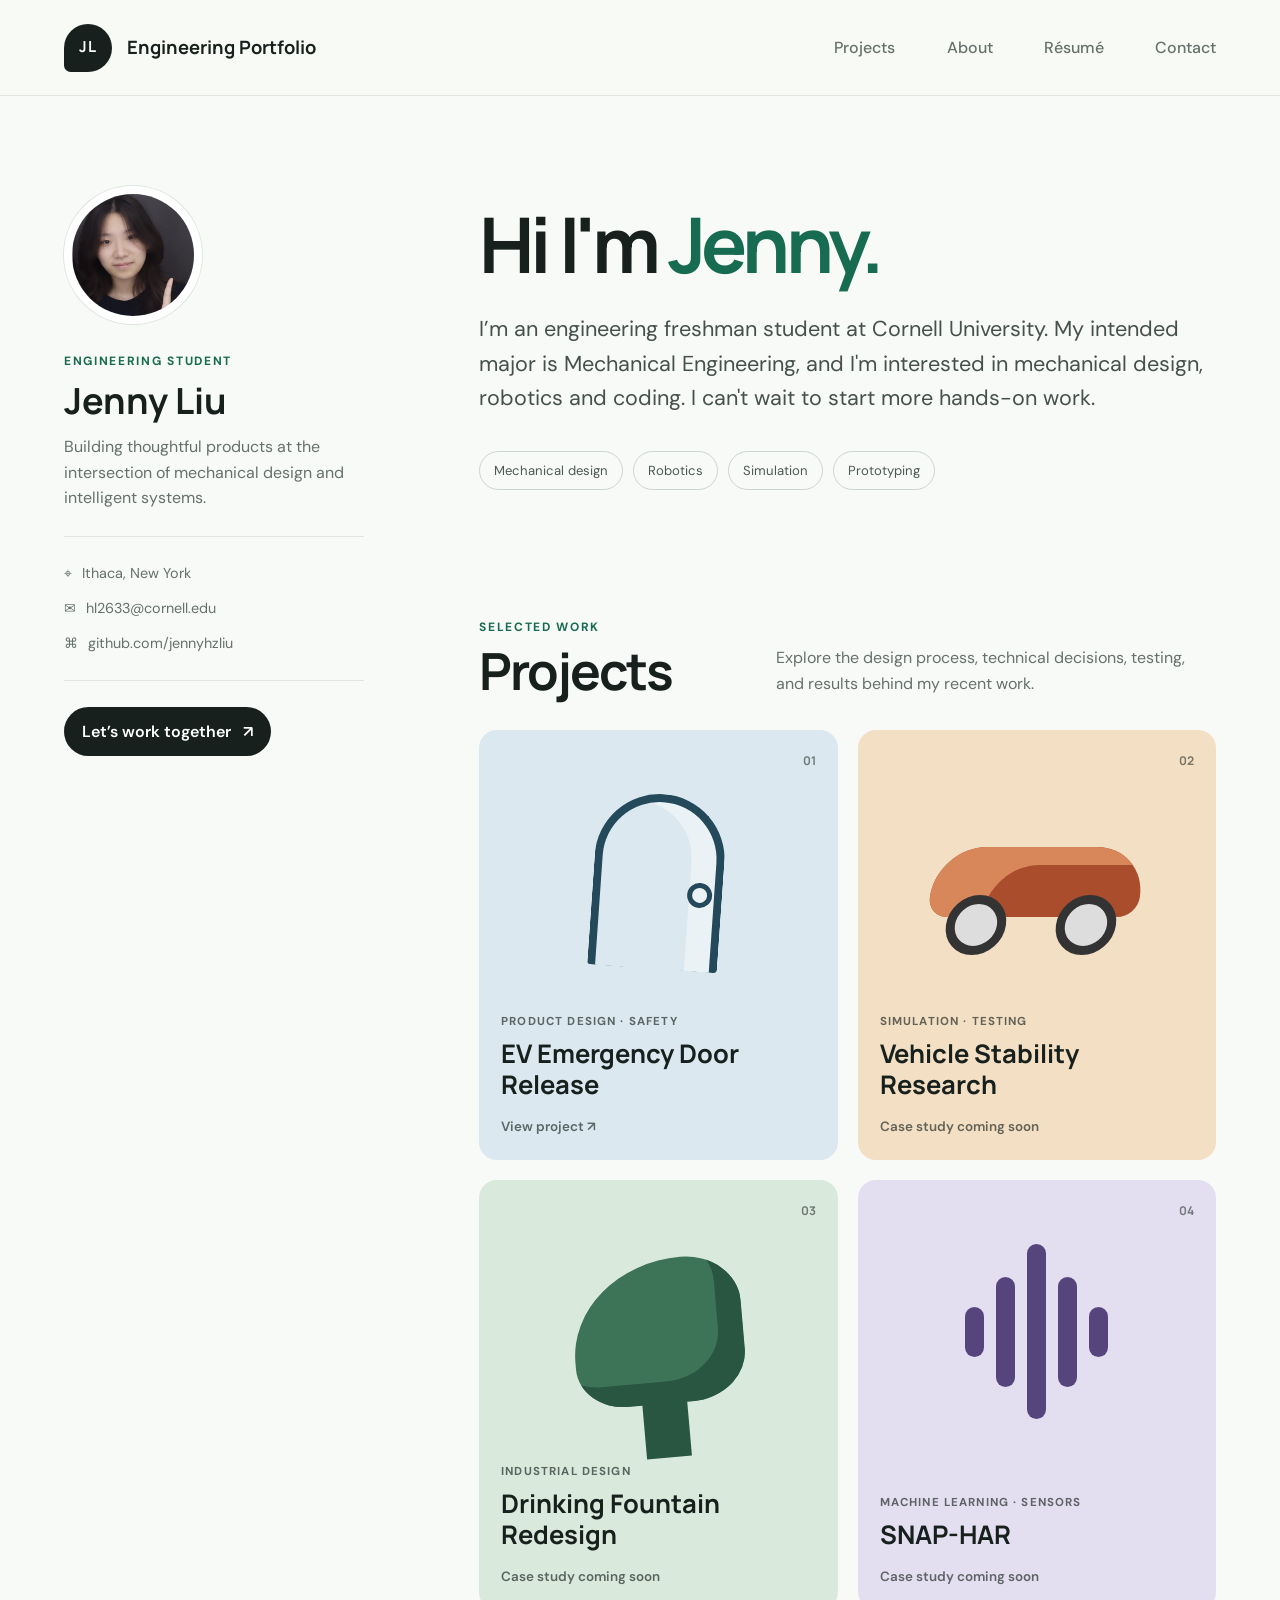
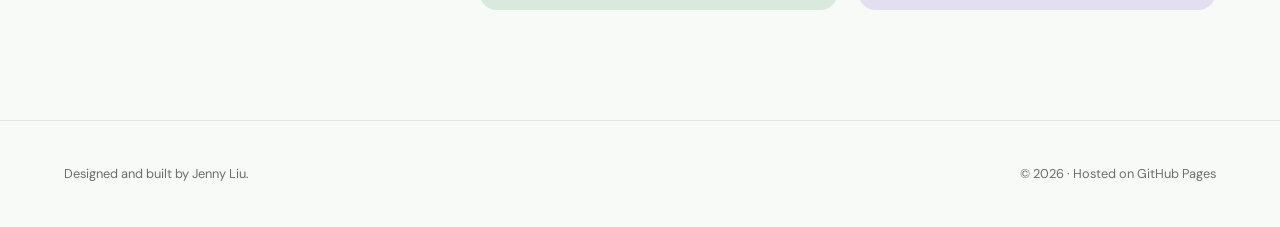
==== index.html @ 010d35c2 "Update index.html" ====
<!doctype html>
<html lang="en">
  <head>
    <meta charset="utf-8">
    <meta name="viewport" content="width=device-width, initial-scale=1">
    <meta name="description" content="Jenny Liu's engineering portfolio: selected design, robotics, and research projects.">
    <title>Jenny Liu | Engineering Portfolio</title>
    <link rel="preconnect" href="https://fonts.googleapis.com">
    <link rel="preconnect" href="https://fonts.gstatic.com" crossorigin>
    <link href="https://fonts.googleapis.com/css2?family=DM+Sans:wght@400;500;600;700&amp;family=Manrope:wght@600;700&amp;display=swap" rel="stylesheet">
    <link rel="stylesheet" href="style.css">
  </head>
  <body>
    <header class="topbar">
      <a class="brand" href="#top" aria-label="Jenny Liu portfolio home">
        <span class="brand-mark" aria-hidden="true">JL</span>
        <span>Engineering Portfolio</span>
      </a>

      <nav class="nav-links" aria-label="Main navigation">
        <a href="#projects">Projects</a>
        <a href="#about">About</a>
        <a href="Toronto%20Science%20Fair%20Project.pdf" target="_blank" rel="noreferrer">Résumé</a>
        <a href="#contact">Contact</a>
      </nav>
    </header>

    <main id="top" class="page">
      <aside class="profile" aria-label="Profile">
        <div class="profile-photo">
          <img src="img/profile.png" alt="Jenny Liu">
        </div>
        <p class="eyebrow">Engineering student</p>
        <h1>Jenny Liu</h1>
        <p class="profile-role">Building thoughtful products at the intersection of mechanical design and intelligent systems.</p>

        <div id="contact" class="profile-info">
          <p><span aria-hidden="true">⌖</span> Ithaca, New York</p>
          <a href="mailto:hl2633@cornell.edu"><span aria-hidden="true">✉</span> hl2633@cornell.edu</a>
          <a href="https://github.com/jennyhzliu" target="_blank" rel="noreferrer"><span aria-hidden="true">⌘</span> github.com/jennyhzliu</a>
        </div>

        <a class="profile-cta" href="mailto:hl2633@cornell.edu">Let’s work together <span aria-hidden="true">↗</span></a>
      </aside>

      <div class="content">
        <section id="about" class="intro">
          <class="section-label">
          <h2>Hi I'm <em>Jenny.</em></h2>
          <p class="intro-copy">I’m an engineering freshman student at Cornell University. My intended major is Mechanical Engineering, and I'm interested in mechanical design, robotics and coding. I can't wait to start more hands-on work. </p>
          <div class="skill-list" aria-label="Areas of expertise">
            <span>Mechanical design</span><span>Robotics</span><span>Simulation</span><span>Prototyping</span>
          </div>
        </section>

        <section id="projects" class="projects">
          <div class="section-heading">
            <div>
              <p class="section-label">Selected work</p>
              <h2>Projects</h2>
            </div>
            <p>Explore the design process, technical decisions, testing, and results behind my recent work.</p>
          </div>

          <div class="project-grid">
            <a class="project-card project-card--blue" href="projects/ev-door.html">
              <span class="project-number">01</span>
              <div class="project-art" aria-hidden="true"><span class="door"></span></div>
              <div class="project-copy"><p>Product design · Safety</p><h3>EV Emergency Door Release</h3><span>View project ↗</span></div>
            </a>
            <article class="project-card project-card--orange">
              <span class="project-number">02</span>
              <div class="project-art" aria-hidden="true"><span class="vehicle"></span></div>
              <div class="project-copy"><p>Simulation · Testing</p><h3>Vehicle Stability Research</h3><span>Case study coming soon</span></div>
            </article>
            <article class="project-card project-card--green">
              <span class="project-number">03</span>
              <div class="project-art" aria-hidden="true"><span class="fountain"></span></div>
              <div class="project-copy"><p>Industrial design</p><h3>Drinking Fountain Redesign</h3><span>Case study coming soon</span></div>
            </article>
            <article class="project-card project-card--violet">
              <span class="project-number">04</span>
              <div class="project-art project-art--signal" aria-hidden="true"><i></i><i></i><i></i><i></i><i></i></div>
              <div class="project-copy"><p>Machine learning · Sensors</p><h3>SNAP-HAR</h3><span>Case study coming soon</span></div>
            </article>
          </div>
        </section>
      </div>
    </main>

    <footer><p>Designed and built by Jenny Liu.</p><p>© 2026 · Hosted on GitHub Pages</p></footer>
  </body>
</html>
---- style.css ----
:root {
  --ink: #17201d;
  --muted: #66706c;
  --paper: #f8faf7;
  --line: #dfe5df;
  --accent: #176b50;
  --serif: "Manrope", sans-serif;
}

* { box-sizing: border-box; }
html { scroll-behavior: smooth; }
body { margin: 0; color: var(--ink); background: var(--paper); font-family: "DM Sans", sans-serif; line-height: 1.6; }
a { color: inherit; text-decoration: none; }
a:focus-visible { outline: 3px solid #e9a23b; outline-offset: 4px; }

.topbar { min-height: 96px; padding: 0 clamp(24px, 5vw, 76px); border-bottom: 1px solid var(--line); display: flex; align-items: center; justify-content: space-between; gap: 32px; background: rgba(248,250,247,.94); }
.brand { display: flex; align-items: center; gap: 15px; font-family: var(--serif); font-size: 1.15rem; font-weight: 700; }
.brand-mark { width: 48px; height: 48px; display: grid; place-items: center; color: #fff; background: var(--ink); border-radius: 50% 50% 50% 14%; font-size: .95rem; letter-spacing: .04em; }
.nav-links { display: flex; align-items: center; gap: clamp(22px, 4vw, 54px); color: var(--muted); font-weight: 500; }
.nav-links a { padding: 10px 0; transition: color .2s ease; }
.nav-links a:hover { color: var(--accent); }

.page { width: min(1440px, 100%); margin: auto; padding: clamp(50px, 7vw, 100px) clamp(24px, 5vw, 76px) 110px; display: grid; grid-template-columns: minmax(230px, 300px) minmax(0, 1fr); gap: clamp(55px, 9vw, 140px); }
.profile { position: sticky; top: 36px; align-self: start; }
.profile-photo { width: 138px; aspect-ratio: 1; margin-bottom: 28px; overflow: hidden; border: 8px solid #fff; border-radius: 50%; background-color: #dbe8e1; box-shadow: 0 0 0 1px var(--line); }
.profile-photo img { width: 100%; height: 100%; display: block; object-fit: cover; object-position: center; }
.eyebrow, .section-label { margin: 0 0 8px; color: var(--accent); font-size: .75rem; font-weight: 700; letter-spacing: .14em; text-transform: uppercase; }
.profile h1 { margin: 0 0 12px; font: 700 clamp(1.8rem, 3vw, 2.25rem)/1.2 var(--serif); }
.profile-role { margin: 0; color: var(--muted); font-size: 1rem; }
.profile-info { padding: 25px 0; margin-top: 25px; border-top: 1px solid var(--line); border-bottom: 1px solid var(--line); display: grid; gap: 12px; color: var(--muted); font-size: .9rem; }
.profile-info p, .profile-info a { margin: 0; display: flex; align-items: center; gap: 10px; }
.profile-info a:hover { color: var(--accent); }
.profile-cta { display: inline-flex; gap: 12px; align-items: center; margin-top: 26px; padding: 12px 18px; border-radius: 99px; background: var(--ink); color: #fff; font-weight: 600; transition: transform .2s, background .2s; }
.profile-cta:hover { background: var(--accent); transform: translateY(-2px); }

.content { min-width: 0; }
.intro { max-width: 920px; padding: 18px 0 clamp(75px, 10vw, 135px); }
.intro h2 { max-width: 850px; margin: 0 0 28px; font: 700 clamp(2.8rem, 6vw, 5.6rem)/1.05 var(--serif); letter-spacing: -.055em; }
.intro h2 em { color: var(--accent); font-style: normal; }
.intro-copy { max-width: 760px; margin: 0; color: #46504c; font-size: clamp(1.08rem, 2vw, 1.35rem); }
.skill-list { display: flex; flex-wrap: wrap; gap: 10px; margin-top: 35px; }
.skill-list span { padding: 8px 14px; border: 1px solid #cbd5ce; border-radius: 99px; color: #4d5954; font-size: .82rem; }

.projects { scroll-margin-top: 30px; }
.section-heading { margin-bottom: 34px; display: flex; align-items: end; justify-content: space-between; gap: 50px; }
.section-heading h2 { margin: 0; font: 700 clamp(2.2rem, 4vw, 3.8rem)/1 var(--serif); letter-spacing: -.04em; }
.section-heading > p { max-width: 440px; margin: 0; color: var(--muted); }
.project-grid { display: grid; grid-template-columns: repeat(2, minmax(0, 1fr)); gap: 20px; }
.project-card { min-height: 430px; padding: 22px; border-radius: 18px; display: flex; flex-direction: column; overflow: hidden; position: relative; isolation: isolate; transition: transform .25s ease, box-shadow .25s ease; }
a.project-card:hover { transform: translateY(-7px); box-shadow: 0 18px 45px rgba(25, 45, 37, .13); }
.project-card--blue { background: #dbe8f0; }
.project-card--orange { background: #f3dfc3; }
.project-card--green { background: #d9e9dc; }
.project-card--violet { background: #e4dff0; }
.project-number { align-self: flex-end; font: 700 .75rem var(--serif); opacity: .55; }
.project-art { height: 225px; display: grid; place-items: center; position: relative; }
.door { width: 130px; height: 175px; border: 8px solid #24495b; border-bottom: 0; border-radius: 70px 70px 4px 4px; box-shadow: inset -25px 0 rgba(255,255,255,.4); transform: rotate(4deg); }
.door::after { content: ""; position: absolute; width: 15px; height: 15px; margin: 78px 0 0 87px; border: 5px solid #24495b; border-radius: 50%; }
.vehicle { width: 210px; height: 70px; border-radius: 50px 50px 20px 20px; background: #a94d2d; box-shadow: inset 55px 18px #d78759; transform: skewX(-8deg); }
.vehicle::before, .vehicle::after { content: ""; position: absolute; width: 42px; height: 42px; top: 48px; border: 9px solid #333; border-radius: 50%; background: #ddd; }
.vehicle::before { left: 20px; }.vehicle::after { right: 20px; }
.fountain { width: 170px; height: 145px; border-radius: 70% 35% 35% 30%; background: #3d7458; box-shadow: inset -25px -22px #285641; transform: rotate(-5deg); }
.fountain::after { content: ""; position: absolute; width: 45px; height: 75px; margin: 124px 0 0 63px; background: #285641; }
.project-art--signal { display: flex; align-items: center; justify-content: center; gap: 12px; }
.project-art--signal i { width: 19px; border-radius: 20px; background: #55457c; }
.project-art--signal i:nth-child(1), .project-art--signal i:nth-child(5) { height: 50px; }.project-art--signal i:nth-child(2), .project-art--signal i:nth-child(4) { height: 110px; }.project-art--signal i:nth-child(3) { height: 175px; }
.project-copy { margin-top: auto; }
.project-copy p { margin: 0 0 8px; font-size: .72rem; font-weight: 700; letter-spacing: .1em; text-transform: uppercase; opacity: .65; }
.project-copy h3 { margin: 0 0 12px; font: 700 clamp(1.35rem, 2vw, 1.7rem)/1.2 var(--serif); }
.project-copy span { font-size: .84rem; font-weight: 600; opacity: .65; }

footer { padding: 30px clamp(24px, 5vw, 76px); border-top: 1px solid var(--line); display: flex; justify-content: space-between; color: var(--muted); font-size: .8rem; }

@media (max-width: 850px) {
  .topbar { padding-block: 18px; align-items: flex-start; }
  .brand span:last-child { display: none; }
  .nav-links { gap: 18px; font-size: .88rem; flex-wrap: wrap; justify-content: flex-end; }
  .page { grid-template-columns: 1fr; gap: 75px; }
  .profile { position: static; display: grid; grid-template-columns: auto 1fr; column-gap: 26px; }
  .profile-photo { grid-row: 1 / 4; width: 110px; margin: 0; }
  .profile-info, .profile-cta { grid-column: 1 / -1; }
  .intro { padding-top: 0; }
}
@media (max-width: 620px) {
  .nav-links a:nth-child(3) { display: none; }
  .page { padding-top: 44px; }
  .profile { display: block; }
  .profile-photo { margin-bottom: 24px; }
  .intro h2 { font-size: clamp(2.5rem, 13vw, 4rem); }
  .section-heading { display: block; }
  .section-heading > p { margin-top: 18px; }
  .project-grid { grid-template-columns: 1fr; }
  .project-card { min-height: 390px; }
  footer { display: block; }
  footer p { margin: 5px 0; }
}
@media (prefers-reduced-motion: reduce) { html { scroll-behavior: auto; } *, *::before, *::after { transition: none !important; } }
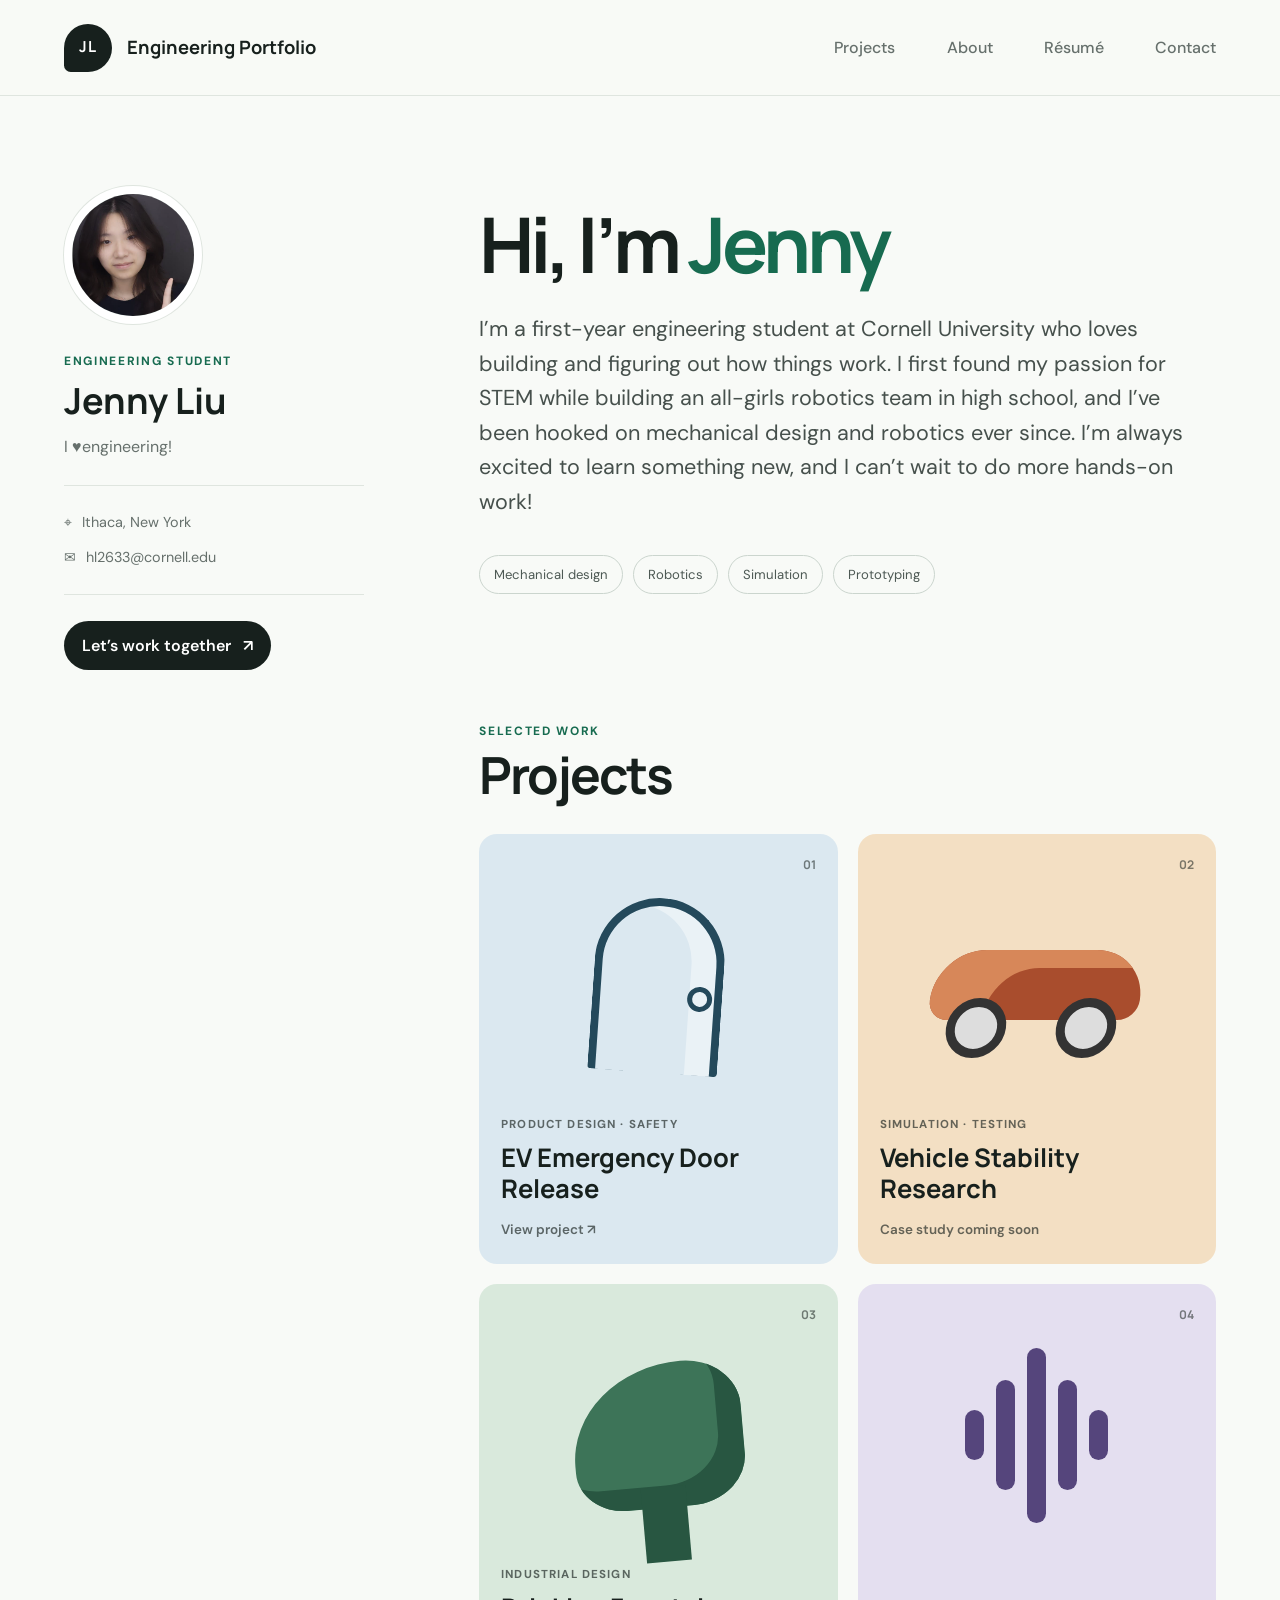
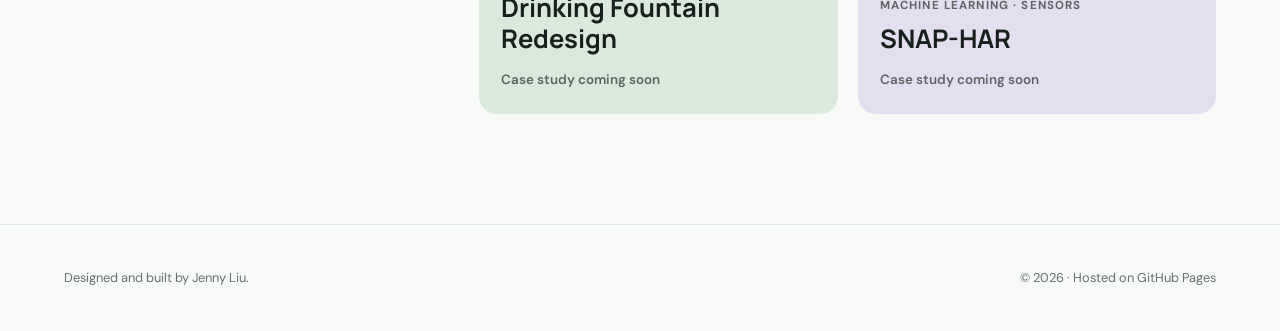
==== commit 71d23998: "Update portfolio introduction copy" ====
--- a/index.html
+++ b/index.html
@@ -32,12 +32,11 @@
         </div>
         <p class="eyebrow">Engineering student</p>
         <h1>Jenny Liu</h1>
-        <p class="profile-role">Building thoughtful products at the intersection of mechanical design and intelligent systems.</p>
+        <p class="profile-role">I ♥️engineering!</p>
 
         <div id="contact" class="profile-info">
           <p><span aria-hidden="true">⌖</span> Ithaca, New York</p>
           <a href="mailto:hl2633@cornell.edu"><span aria-hidden="true">✉</span> hl2633@cornell.edu</a>
-          <a href="https://github.com/jennyhzliu" target="_blank" rel="noreferrer"><span aria-hidden="true">⌘</span> github.com/jennyhzliu</a>
         </div>
 
         <a class="profile-cta" href="mailto:hl2633@cornell.edu">Let’s work together <span aria-hidden="true">↗</span></a>
@@ -45,9 +44,8 @@
 
       <div class="content">
         <section id="about" class="intro">
-          <class="section-label">
-          <h2>Hi I'm <em>Jenny.</em></h2>
-          <p class="intro-copy">I’m an engineering freshman student at Cornell University. My intended major is Mechanical Engineering, and I'm interested in mechanical design, robotics and coding. I can't wait to start more hands-on work. </p>
+          <h2>Hi, I’m <em>Jenny</em></h2>
+          <p class="intro-copy">I’m a first-year engineering student at Cornell University who loves building and figuring out how things work. I first found my passion for STEM while building an all-girls robotics team in high school, and I’ve been hooked on mechanical design and robotics ever since. I’m always excited to learn something new, and I can’t wait to do more hands-on work!</p>
           <div class="skill-list" aria-label="Areas of expertise">
             <span>Mechanical design</span><span>Robotics</span><span>Simulation</span><span>Prototyping</span>
           </div>
@@ -59,7 +57,6 @@
               <p class="section-label">Selected work</p>
               <h2>Projects</h2>
             </div>
-            <p>Explore the design process, technical decisions, testing, and results behind my recent work.</p>
           </div>
 
           <div class="project-grid">
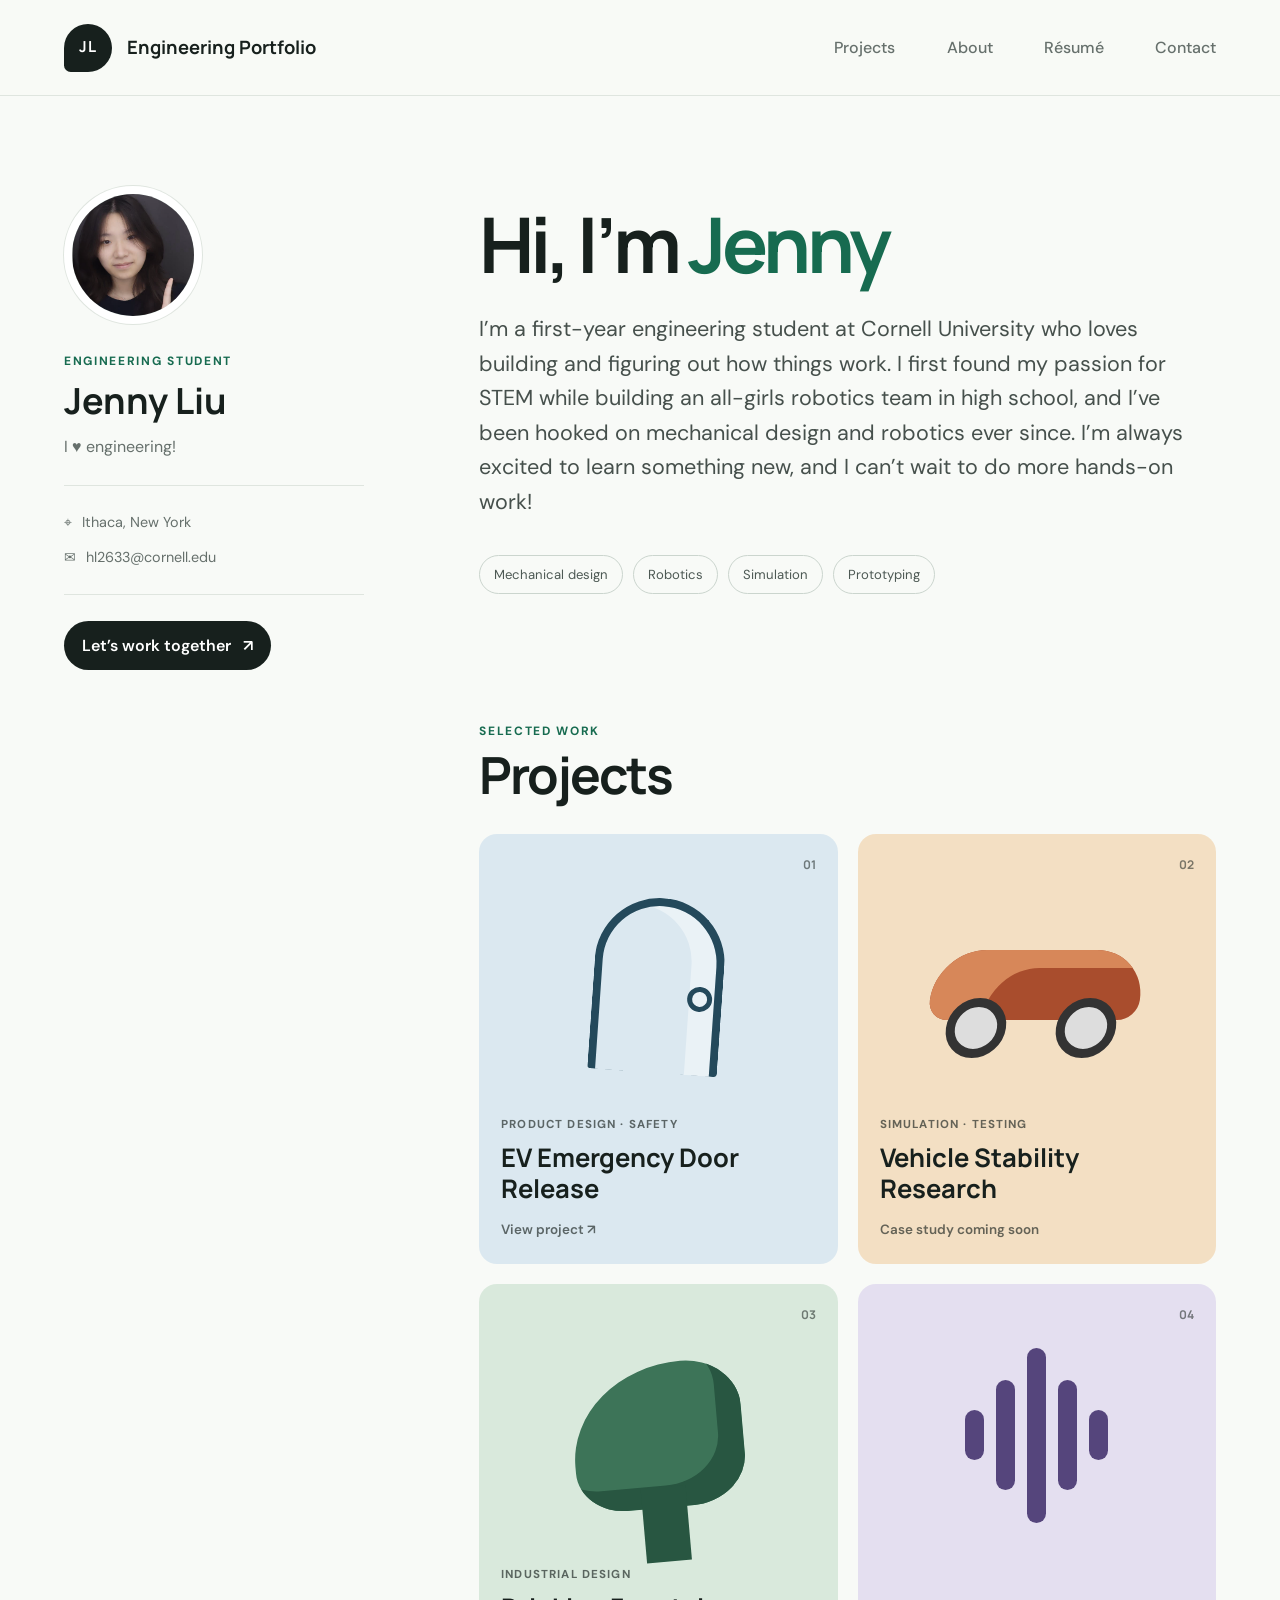
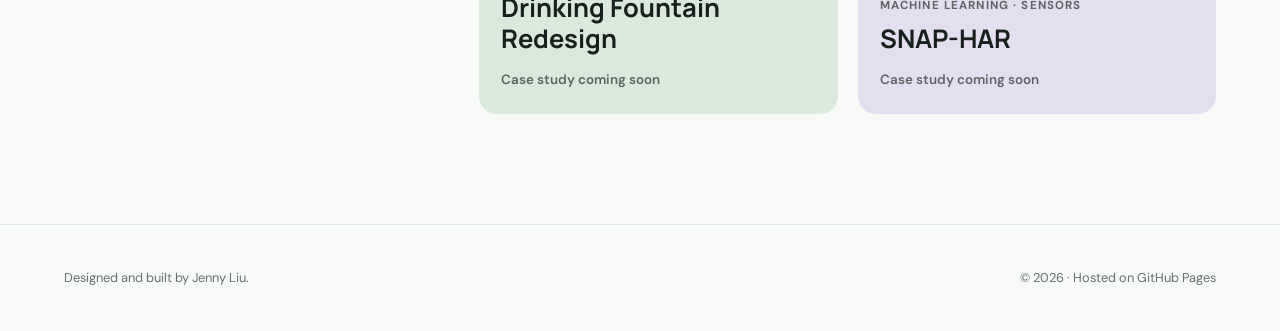
==== commit 4d0577bb: "Update index.html" ====
--- a/index.html
+++ b/index.html
@@ -32,7 +32,7 @@
         </div>
         <p class="eyebrow">Engineering student</p>
         <h1>Jenny Liu</h1>
-        <p class="profile-role">I ♥️engineering!</p>
+        <p class="profile-role">I ♥️ engineering!</p>
 
         <div id="contact" class="profile-info">
           <p><span aria-hidden="true">⌖</span> Ithaca, New York</p>
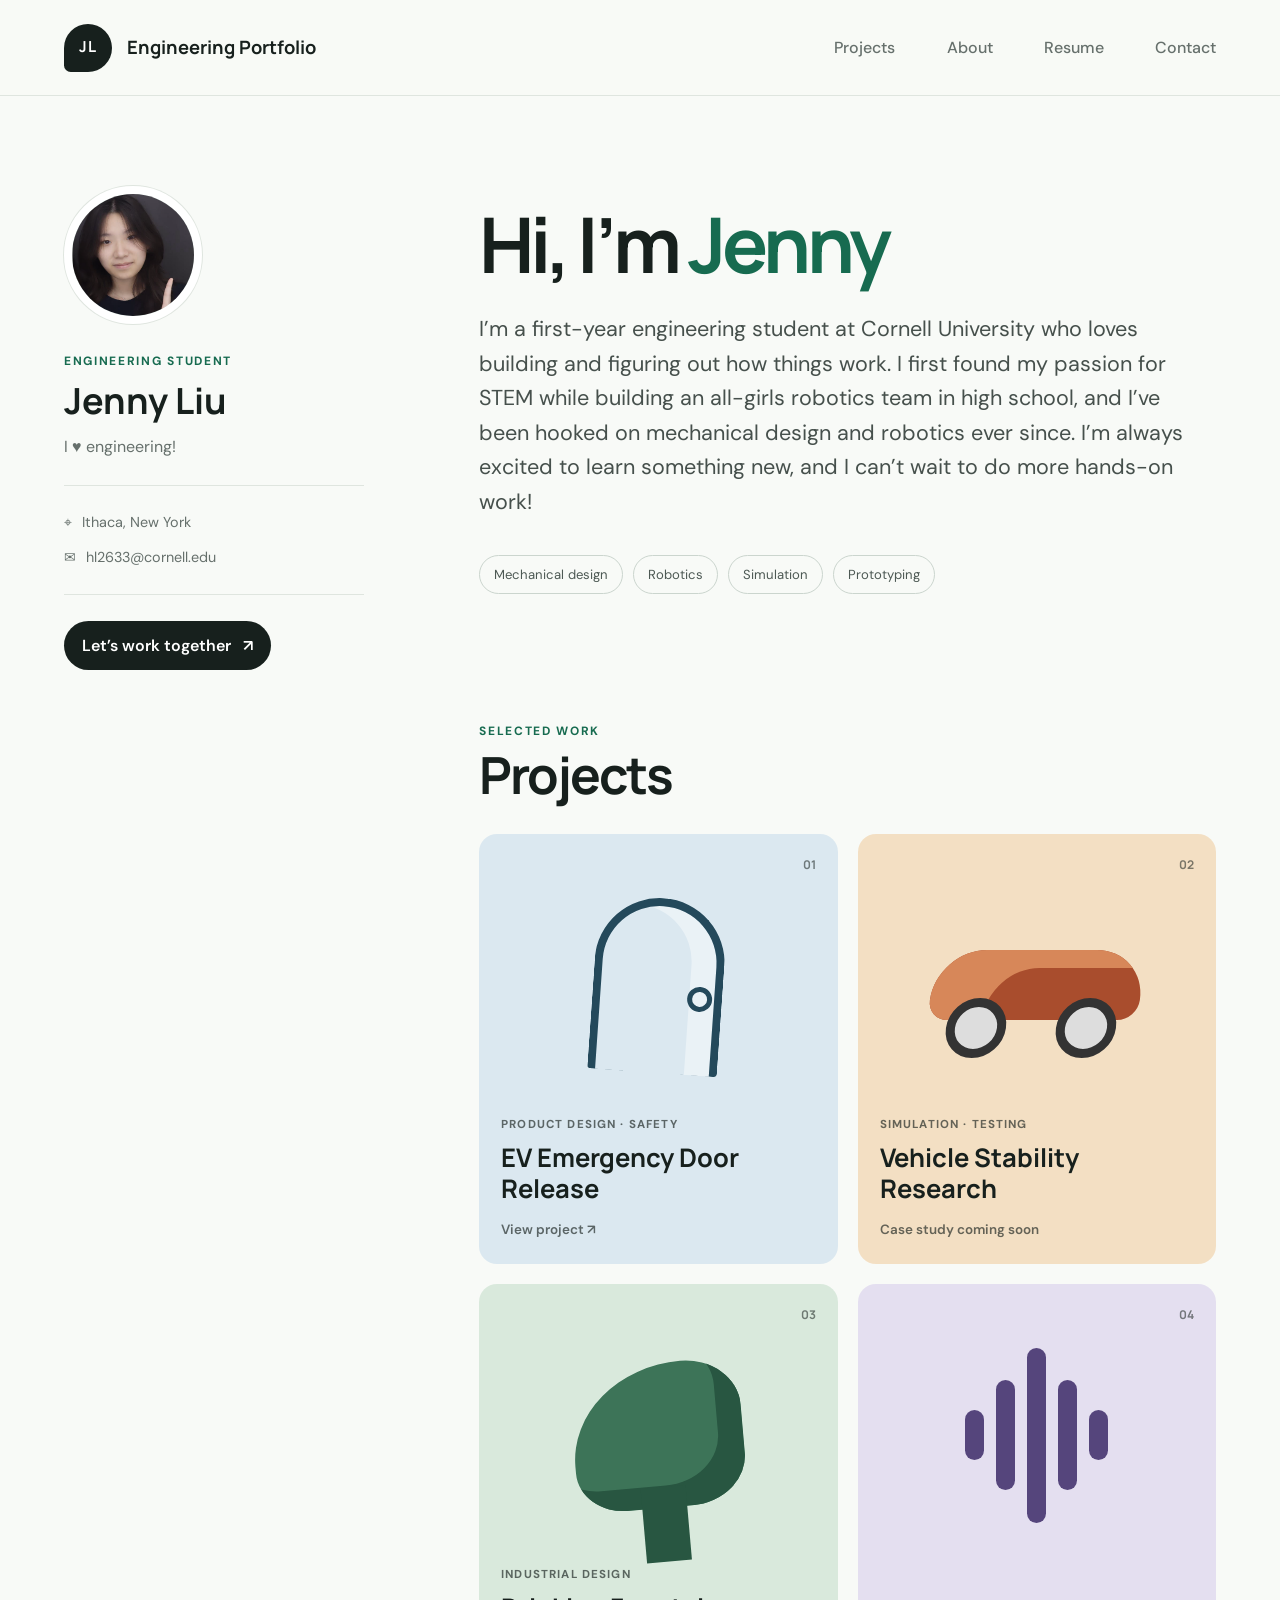
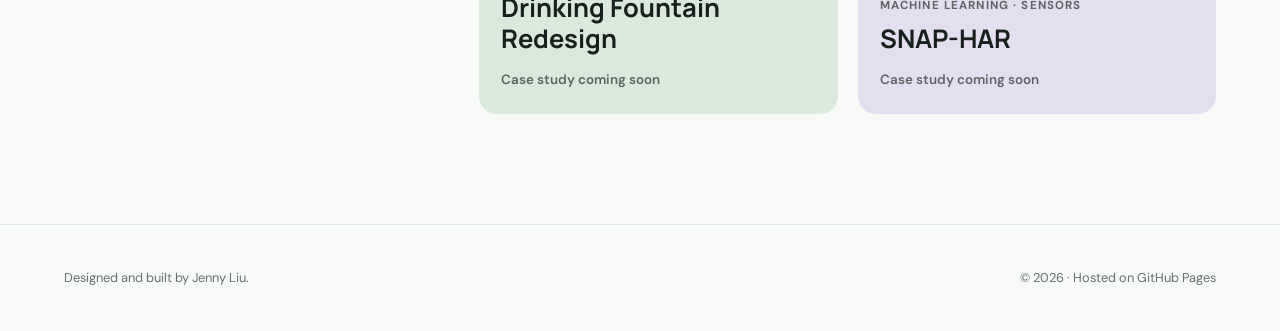
==== commit b0c78826: "Update index.html" ====
--- a/index.html
+++ b/index.html
@@ -20,7 +20,7 @@
       <nav class="nav-links" aria-label="Main navigation">
         <a href="#projects">Projects</a>
         <a href="#about">About</a>
-        <a href="Toronto%20Science%20Fair%20Project.pdf" target="_blank" rel="noreferrer">Résumé</a>
+        <a href=".pdf" target="_blank" rel="noreferrer">Resume</a>
         <a href="#contact">Contact</a>
       </nav>
     </header>
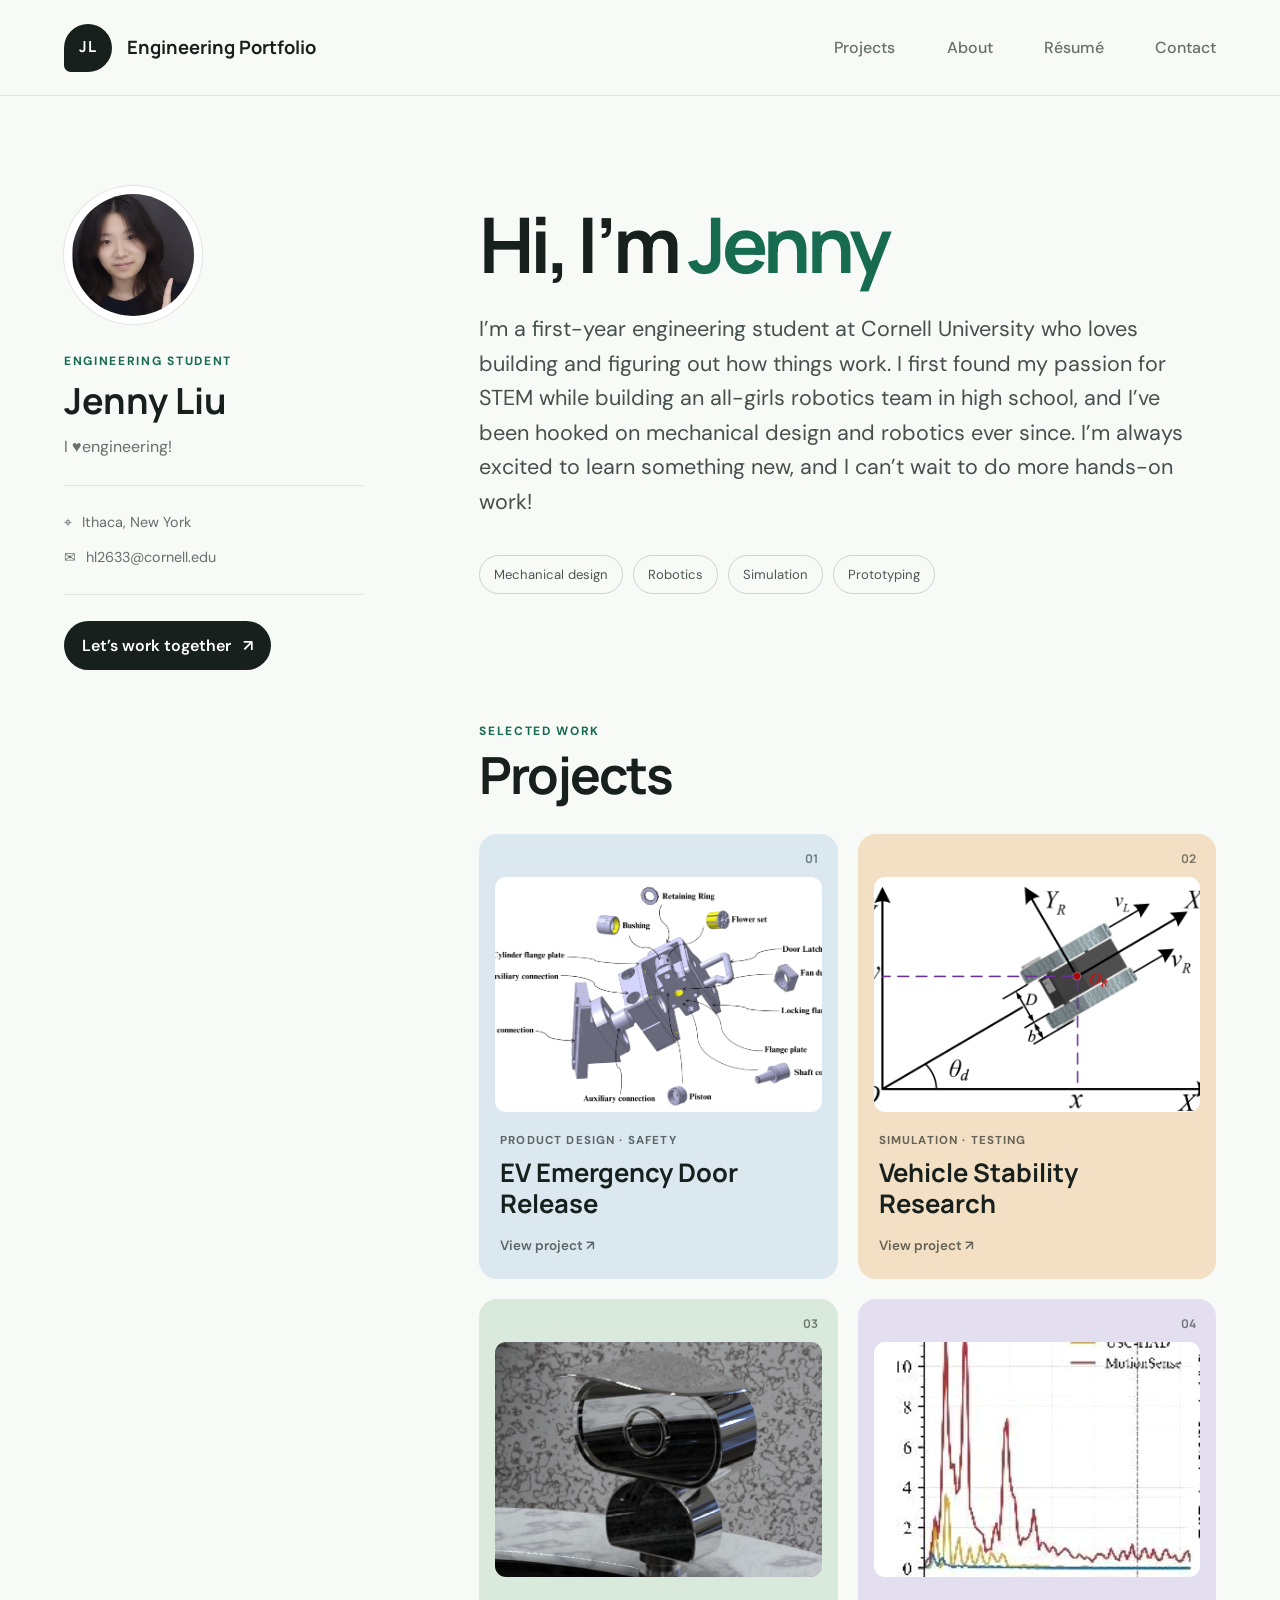
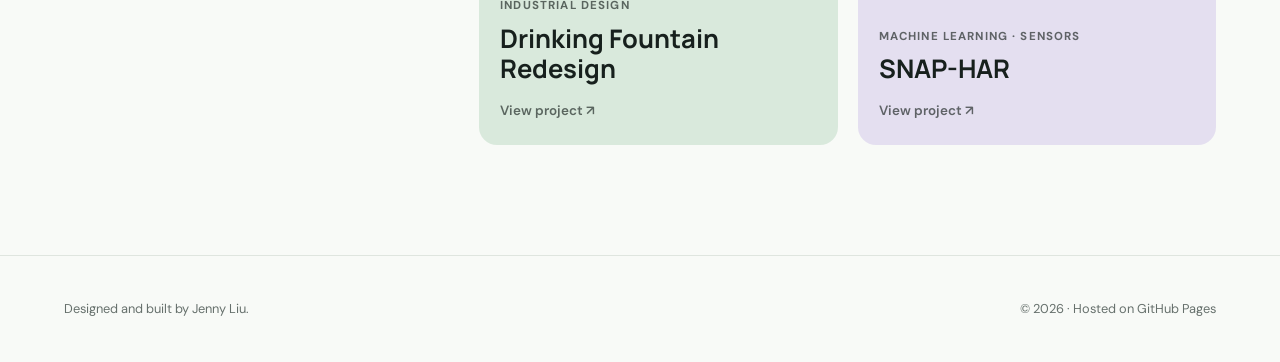
==== commit e42b67bd: "Link project documents and cover images" ====
--- a/index.html
+++ b/index.html
@@ -20,7 +20,7 @@
       <nav class="nav-links" aria-label="Main navigation">
         <a href="#projects">Projects</a>
         <a href="#about">About</a>
-        <a href=".pdf" target="_blank" rel="noreferrer">Resume</a>
+        <a href="img/Jenny_Liu_Resume.pdf" target="_blank" rel="noreferrer">Résumé</a>
         <a href="#contact">Contact</a>
       </nav>
     </header>
@@ -32,7 +32,7 @@
         </div>
         <p class="eyebrow">Engineering student</p>
         <h1>Jenny Liu</h1>
-        <p class="profile-role">I ♥️ engineering!</p>
+        <p class="profile-role">I ♥️engineering!</p>
 
         <div id="contact" class="profile-info">
           <p><span aria-hidden="true">⌖</span> Ithaca, New York</p>
@@ -60,26 +60,26 @@
           </div>
 
           <div class="project-grid">
-            <a class="project-card project-card--blue" href="projects/ev-door.html">
+            <a class="project-card project-card--blue" href="img/Toronto%20Science%20Fair%20Project.pdf" target="_blank" rel="noreferrer">
               <span class="project-number">01</span>
-              <div class="project-art" aria-hidden="true"><span class="door"></span></div>
+              <img class="project-cover" src="img/ev.png" alt="Electric vehicle emergency door release project">
               <div class="project-copy"><p>Product design · Safety</p><h3>EV Emergency Door Release</h3><span>View project ↗</span></div>
             </a>
-            <article class="project-card project-card--orange">
+            <a class="project-card project-card--orange" href="img/Driving_Stability_Paper.pdf" target="_blank" rel="noreferrer">
               <span class="project-number">02</span>
-              <div class="project-art" aria-hidden="true"><span class="vehicle"></span></div>
-              <div class="project-copy"><p>Simulation · Testing</p><h3>Vehicle Stability Research</h3><span>Case study coming soon</span></div>
-            </article>
-            <article class="project-card project-card--green">
+              <img class="project-cover" src="img/Driving_Stability.png" alt="Vehicle stability research project">
+              <div class="project-copy"><p>Simulation · Testing</p><h3>Vehicle Stability Research</h3><span>View project ↗</span></div>
+            </a>
+            <a class="project-card project-card--green" href="img/Drinking_Fountain.pdf" target="_blank" rel="noreferrer">
               <span class="project-number">03</span>
-              <div class="project-art" aria-hidden="true"><span class="fountain"></span></div>
-              <div class="project-copy"><p>Industrial design</p><h3>Drinking Fountain Redesign</h3><span>Case study coming soon</span></div>
-            </article>
-            <article class="project-card project-card--violet">
+              <img class="project-cover" src="img/DF.png" alt="Drinking fountain redesign project">
+              <div class="project-copy"><p>Industrial design</p><h3>Drinking Fountain Redesign</h3><span>View project ↗</span></div>
+            </a>
+            <a class="project-card project-card--violet" href="img/SNAP-HAR.pdf" target="_blank" rel="noreferrer">
               <span class="project-number">04</span>
-              <div class="project-art project-art--signal" aria-hidden="true"><i></i><i></i><i></i><i></i><i></i></div>
-              <div class="project-copy"><p>Machine learning · Sensors</p><h3>SNAP-HAR</h3><span>Case study coming soon</span></div>
-            </article>
+              <img class="project-cover" src="img/Snap.jpg" alt="SNAP-HAR sensor research project">
+              <div class="project-copy"><p>Machine learning · Sensors</p><h3>SNAP-HAR</h3><span>View project ↗</span></div>
+            </a>
           </div>
         </section>
       </div>
--- a/style.css
+++ b/style.css
@@ -46,25 +46,16 @@
 .section-heading h2 { margin: 0; font: 700 clamp(2.2rem, 4vw, 3.8rem)/1 var(--serif); letter-spacing: -.04em; }
 .section-heading > p { max-width: 440px; margin: 0; color: var(--muted); }
 .project-grid { display: grid; grid-template-columns: repeat(2, minmax(0, 1fr)); gap: 20px; }
-.project-card { min-height: 430px; padding: 22px; border-radius: 18px; display: flex; flex-direction: column; overflow: hidden; position: relative; isolation: isolate; transition: transform .25s ease, box-shadow .25s ease; }
+.project-card { min-height: 430px; padding: 16px 16px 22px; border-radius: 18px; display: flex; flex-direction: column; overflow: hidden; position: relative; isolation: isolate; transition: transform .25s ease, box-shadow .25s ease; }
 a.project-card:hover { transform: translateY(-7px); box-shadow: 0 18px 45px rgba(25, 45, 37, .13); }
 .project-card--blue { background: #dbe8f0; }
 .project-card--orange { background: #f3dfc3; }
 .project-card--green { background: #d9e9dc; }
 .project-card--violet { background: #e4dff0; }
-.project-number { align-self: flex-end; font: 700 .75rem var(--serif); opacity: .55; }
-.project-art { height: 225px; display: grid; place-items: center; position: relative; }
-.door { width: 130px; height: 175px; border: 8px solid #24495b; border-bottom: 0; border-radius: 70px 70px 4px 4px; box-shadow: inset -25px 0 rgba(255,255,255,.4); transform: rotate(4deg); }
-.door::after { content: ""; position: absolute; width: 15px; height: 15px; margin: 78px 0 0 87px; border: 5px solid #24495b; border-radius: 50%; }
-.vehicle { width: 210px; height: 70px; border-radius: 50px 50px 20px 20px; background: #a94d2d; box-shadow: inset 55px 18px #d78759; transform: skewX(-8deg); }
-.vehicle::before, .vehicle::after { content: ""; position: absolute; width: 42px; height: 42px; top: 48px; border: 9px solid #333; border-radius: 50%; background: #ddd; }
-.vehicle::before { left: 20px; }.vehicle::after { right: 20px; }
-.fountain { width: 170px; height: 145px; border-radius: 70% 35% 35% 30%; background: #3d7458; box-shadow: inset -25px -22px #285641; transform: rotate(-5deg); }
-.fountain::after { content: ""; position: absolute; width: 45px; height: 75px; margin: 124px 0 0 63px; background: #285641; }
-.project-art--signal { display: flex; align-items: center; justify-content: center; gap: 12px; }
-.project-art--signal i { width: 19px; border-radius: 20px; background: #55457c; }
-.project-art--signal i:nth-child(1), .project-art--signal i:nth-child(5) { height: 50px; }.project-art--signal i:nth-child(2), .project-art--signal i:nth-child(4) { height: 110px; }.project-art--signal i:nth-child(3) { height: 175px; }
-.project-copy { margin-top: auto; }
+.project-number { align-self: flex-end; margin: 0 4px 10px; font: 700 .75rem var(--serif); opacity: .55; }
+.project-cover { width: 100%; height: 235px; display: block; border-radius: 11px; object-fit: cover; object-position: center; filter: saturate(.88) contrast(1.03); transition: transform .35s ease, filter .35s ease; }
+a.project-card:hover .project-cover { transform: scale(1.015); filter: saturate(1) contrast(1.03); }
+.project-copy { margin-top: auto; padding: 20px 5px 0; }
 .project-copy p { margin: 0 0 8px; font-size: .72rem; font-weight: 700; letter-spacing: .1em; text-transform: uppercase; opacity: .65; }
 .project-copy h3 { margin: 0 0 12px; font: 700 clamp(1.35rem, 2vw, 1.7rem)/1.2 var(--serif); }
 .project-copy span { font-size: .84rem; font-weight: 600; opacity: .65; }
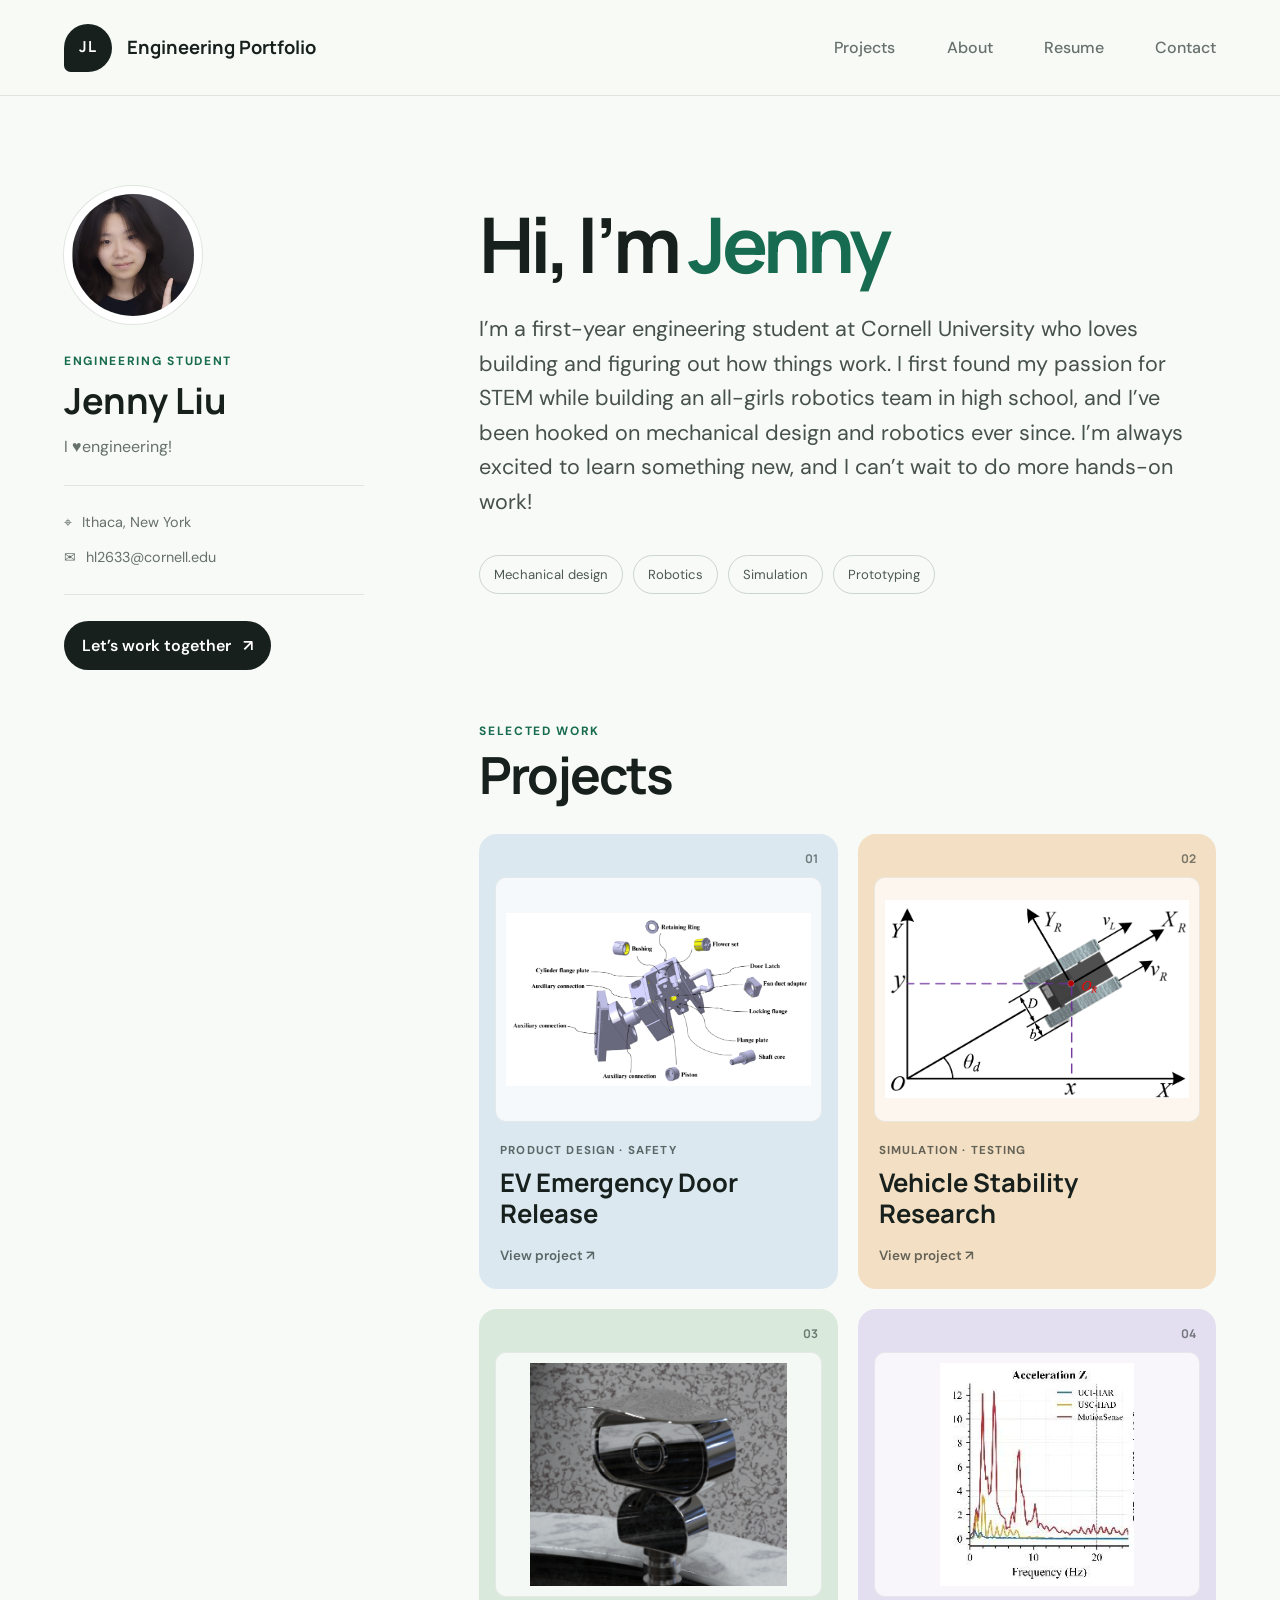
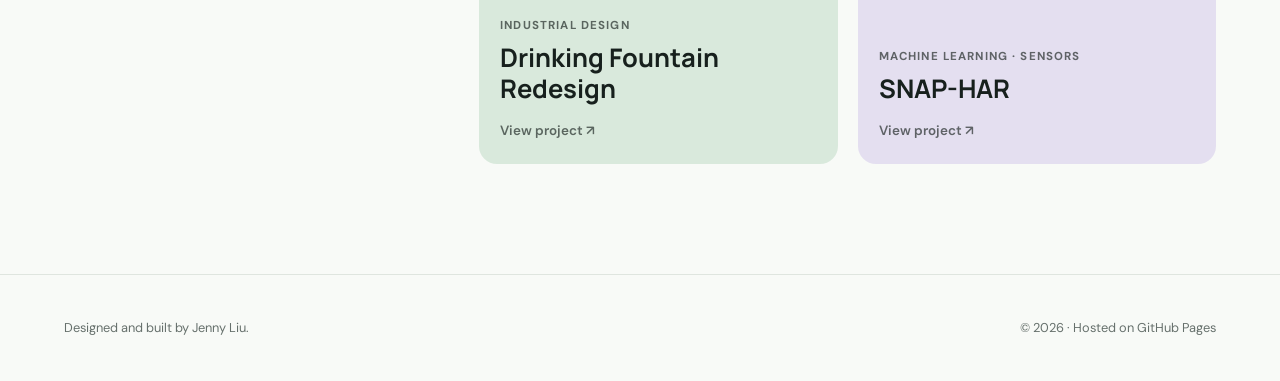
==== commit f15c1e70: "Update index.html" ====
--- a/index.html
+++ b/index.html
@@ -20,7 +20,7 @@
       <nav class="nav-links" aria-label="Main navigation">
         <a href="#projects">Projects</a>
         <a href="#about">About</a>
-        <a href="img/Jenny_Liu_Resume.pdf" target="_blank" rel="noreferrer">Résumé</a>
+        <a href="img/Jenny_Liu_Resume.pdf" target="_blank" rel="noreferrer">Resume</a>
         <a href="#contact">Contact</a>
       </nav>
     </header>
--- a/style.css
+++ b/style.css
@@ -46,14 +46,14 @@
 .section-heading h2 { margin: 0; font: 700 clamp(2.2rem, 4vw, 3.8rem)/1 var(--serif); letter-spacing: -.04em; }
 .section-heading > p { max-width: 440px; margin: 0; color: var(--muted); }
 .project-grid { display: grid; grid-template-columns: repeat(2, minmax(0, 1fr)); gap: 20px; }
-.project-card { min-height: 430px; padding: 16px 16px 22px; border-radius: 18px; display: flex; flex-direction: column; overflow: hidden; position: relative; isolation: isolate; transition: transform .25s ease, box-shadow .25s ease; }
+.project-card { min-height: 0; padding: 16px 16px 22px; border-radius: 18px; display: flex; flex-direction: column; overflow: hidden; position: relative; isolation: isolate; transition: transform .25s ease, box-shadow .25s ease; }
 a.project-card:hover { transform: translateY(-7px); box-shadow: 0 18px 45px rgba(25, 45, 37, .13); }
 .project-card--blue { background: #dbe8f0; }
 .project-card--orange { background: #f3dfc3; }
 .project-card--green { background: #d9e9dc; }
 .project-card--violet { background: #e4dff0; }
 .project-number { align-self: flex-end; margin: 0 4px 10px; font: 700 .75rem var(--serif); opacity: .55; }
-.project-cover { width: 100%; height: 235px; display: block; border-radius: 11px; object-fit: cover; object-position: center; filter: saturate(.88) contrast(1.03); transition: transform .35s ease, filter .35s ease; }
+.project-cover { width: 100%; height: auto; aspect-ratio: 4 / 3; padding: 10px; display: block; border: 1px solid rgba(23, 32, 29, .08); border-radius: 11px; background: rgba(255, 255, 255, .72); object-fit: contain; object-position: center; filter: saturate(.92) contrast(1.02); transition: transform .35s ease, filter .35s ease; }
 a.project-card:hover .project-cover { transform: scale(1.015); filter: saturate(1) contrast(1.03); }
 .project-copy { margin-top: auto; padding: 20px 5px 0; }
 .project-copy p { margin: 0 0 8px; font-size: .72rem; font-weight: 700; letter-spacing: .1em; text-transform: uppercase; opacity: .65; }
@@ -81,7 +81,7 @@
   .section-heading { display: block; }
   .section-heading > p { margin-top: 18px; }
   .project-grid { grid-template-columns: 1fr; }
-  .project-card { min-height: 390px; }
+  .project-card { min-height: 0; }
   footer { display: block; }
   footer p { margin: 5px 0; }
 }
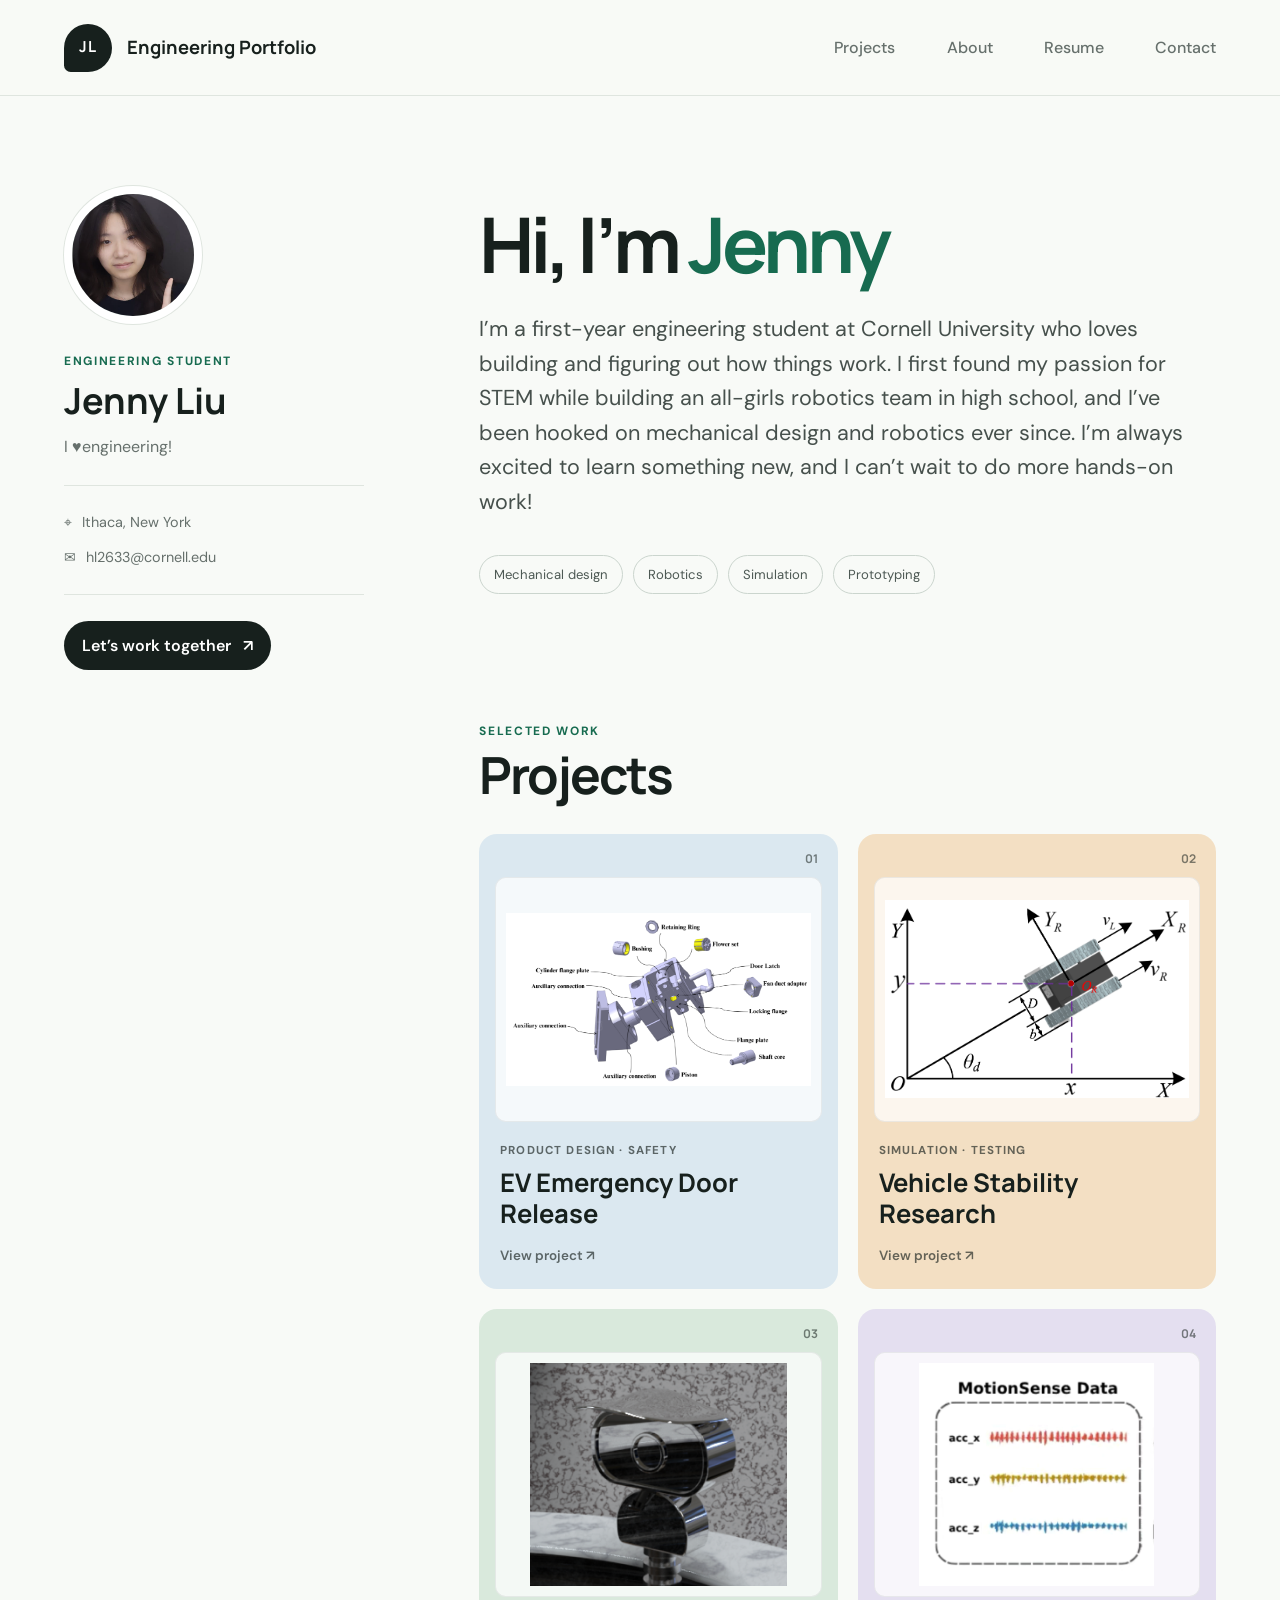
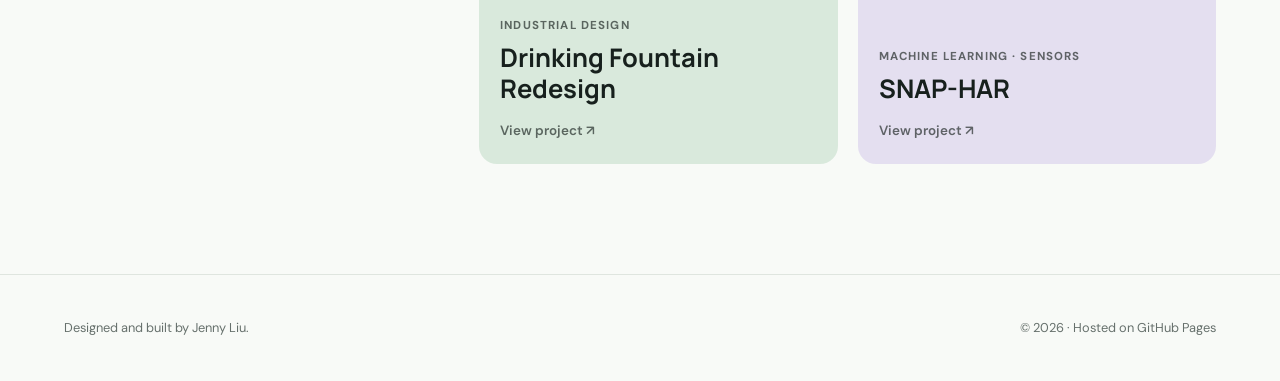
==== commit d809ad8e: "Refresh replaced portfolio assets" ====
--- a/index.html
+++ b/index.html
@@ -20,7 +20,7 @@
       <nav class="nav-links" aria-label="Main navigation">
         <a href="#projects">Projects</a>
         <a href="#about">About</a>
-        <a href="img/Jenny_Liu_Resume.pdf" target="_blank" rel="noreferrer">Resume</a>
+        <a href="img/Jenny_Liu_Resume.pdf?v=2" target="_blank" rel="noreferrer">Resume</a>
         <a href="#contact">Contact</a>
       </nav>
     </header>
@@ -77,7 +77,7 @@
             </a>
             <a class="project-card project-card--violet" href="img/SNAP-HAR.pdf" target="_blank" rel="noreferrer">
               <span class="project-number">04</span>
-              <img class="project-cover" src="img/Snap.jpg" alt="SNAP-HAR sensor research project">
+              <img class="project-cover" src="img/Snap.jpg?v=2" alt="SNAP-HAR sensor research project">
               <div class="project-copy"><p>Machine learning · Sensors</p><h3>SNAP-HAR</h3><span>View project ↗</span></div>
             </a>
           </div>
